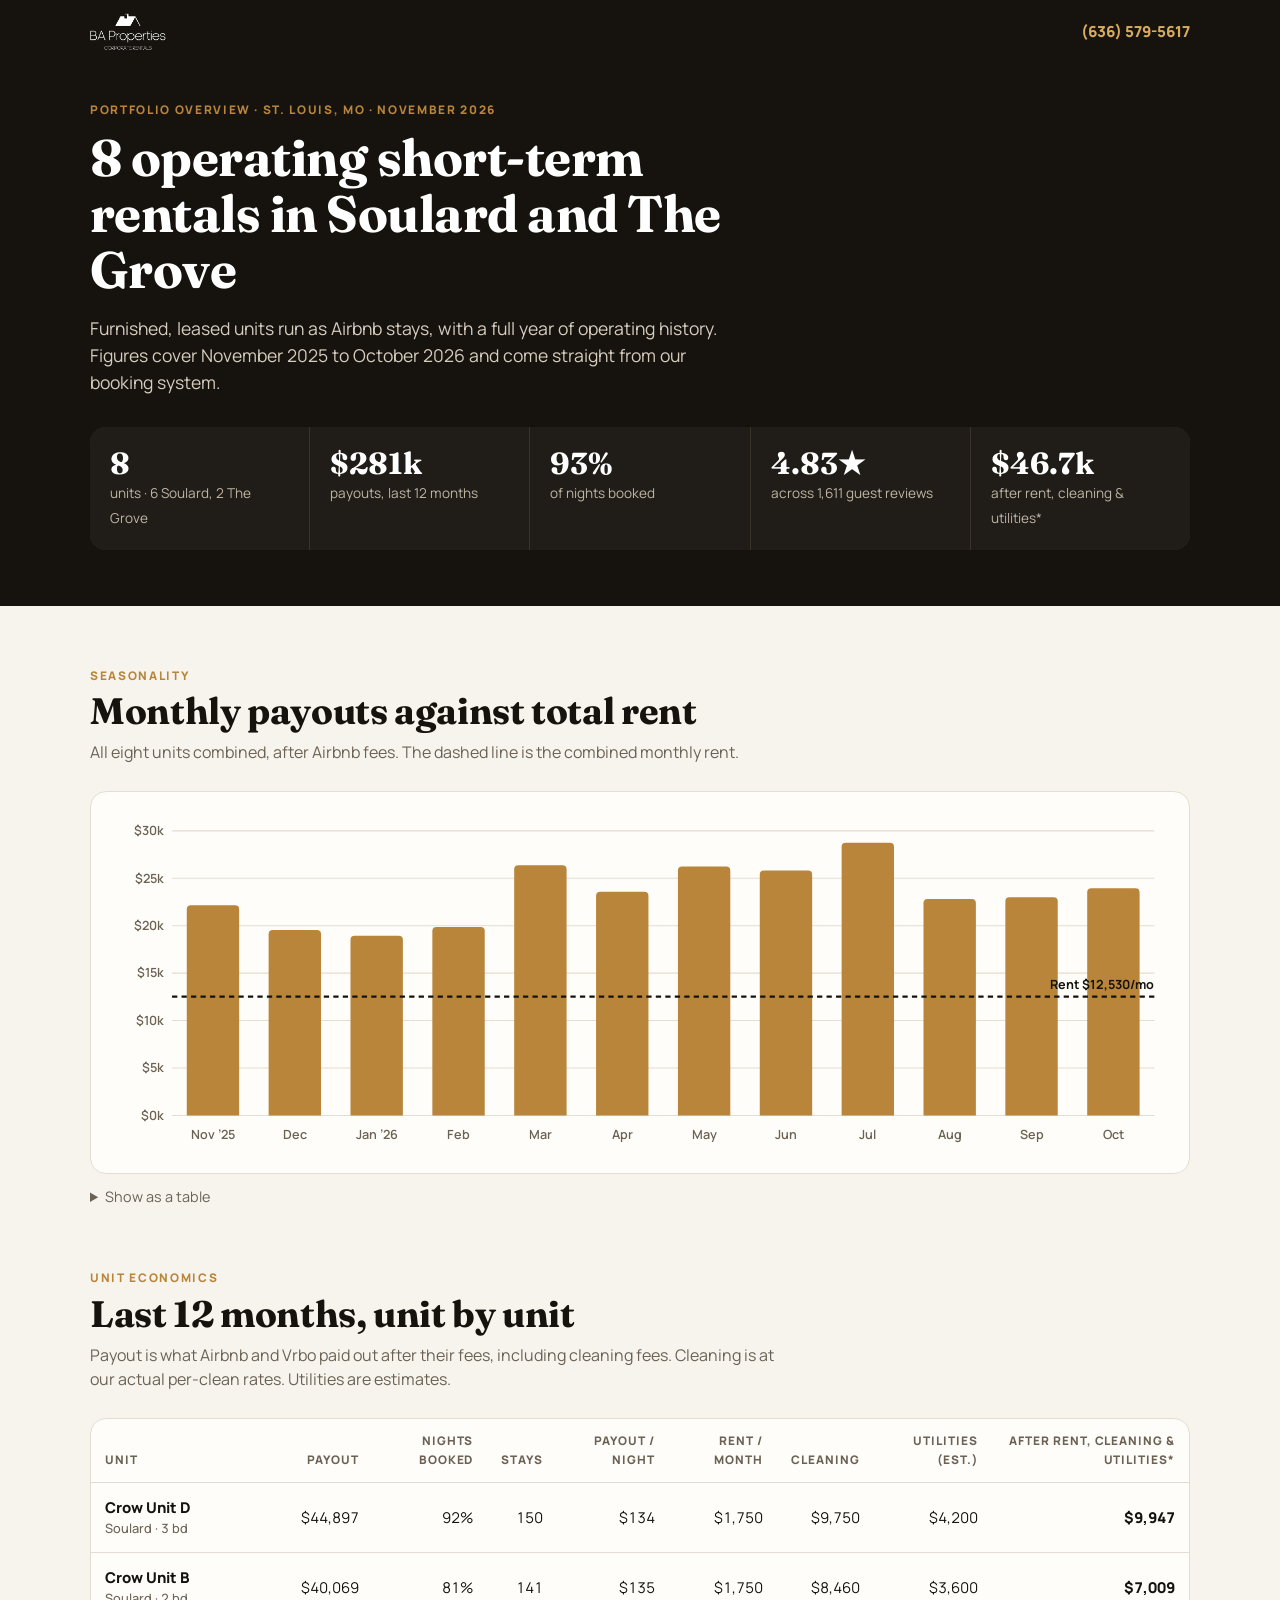
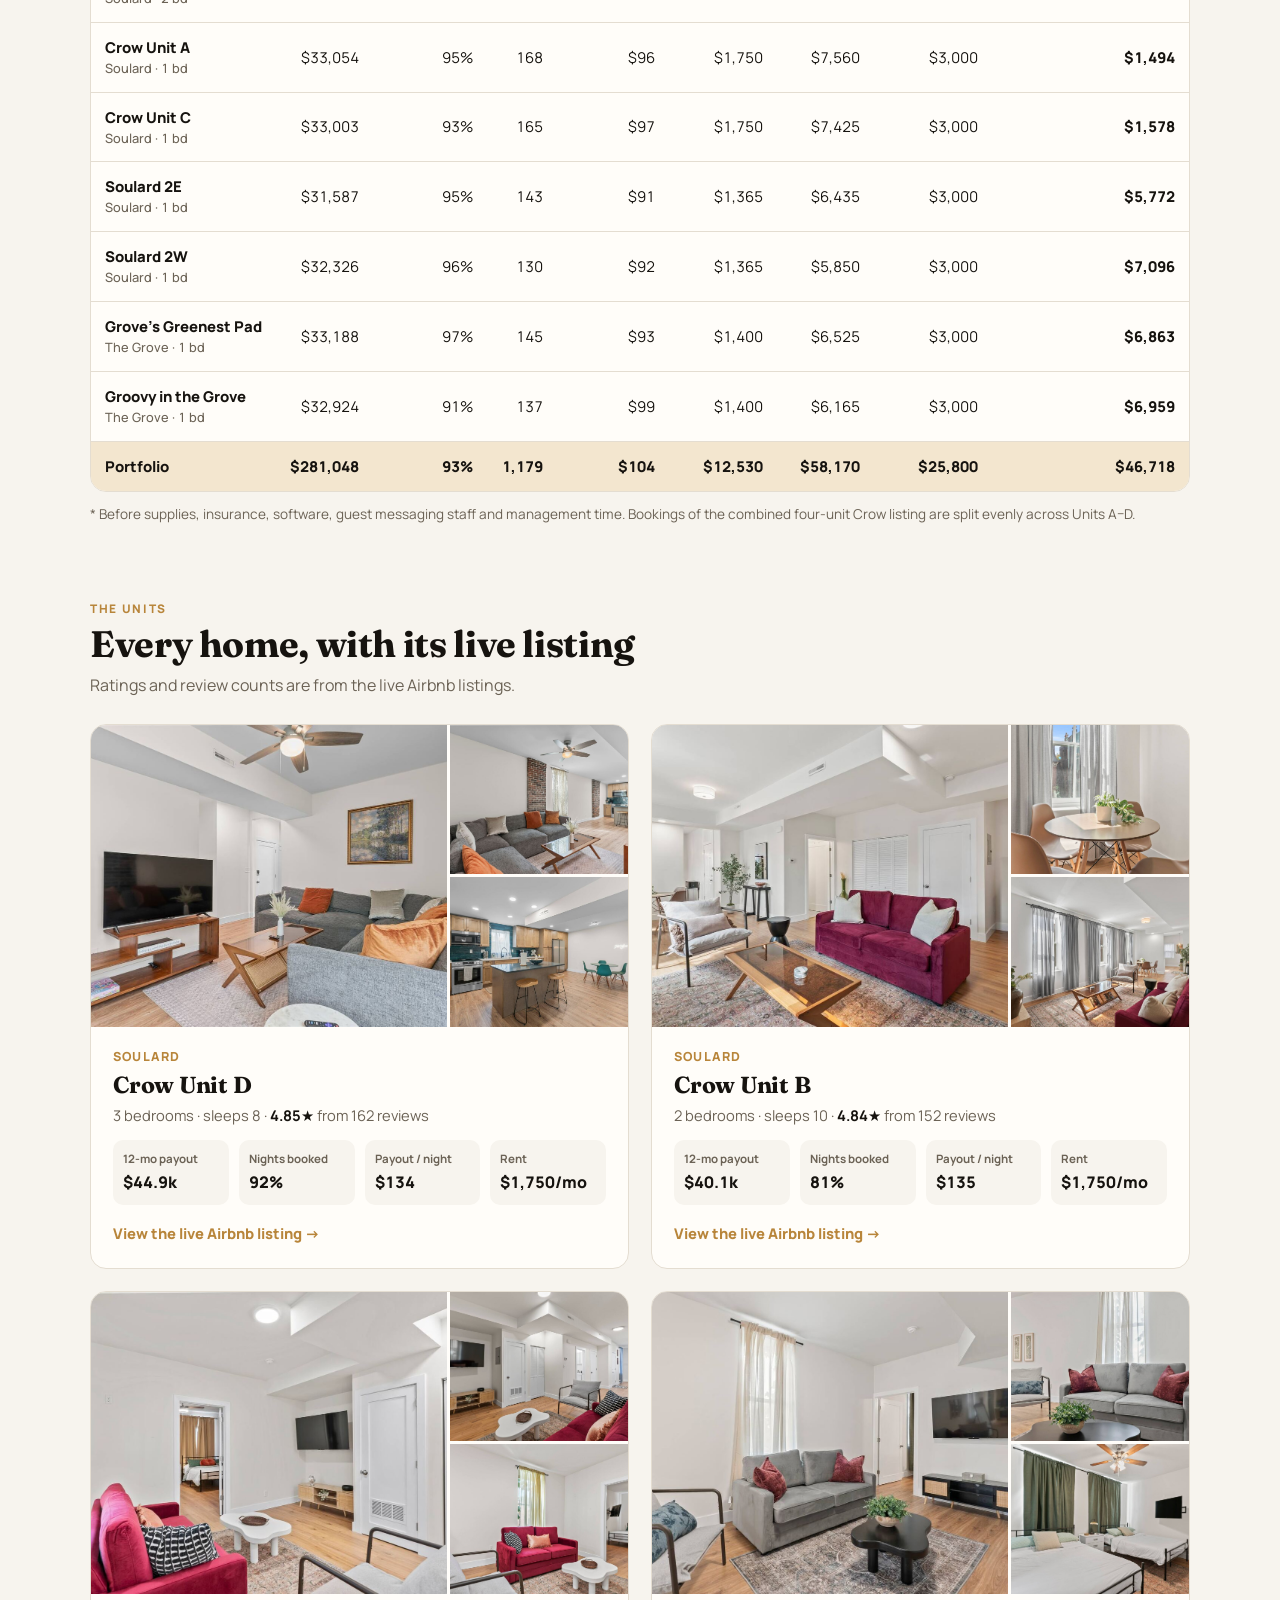
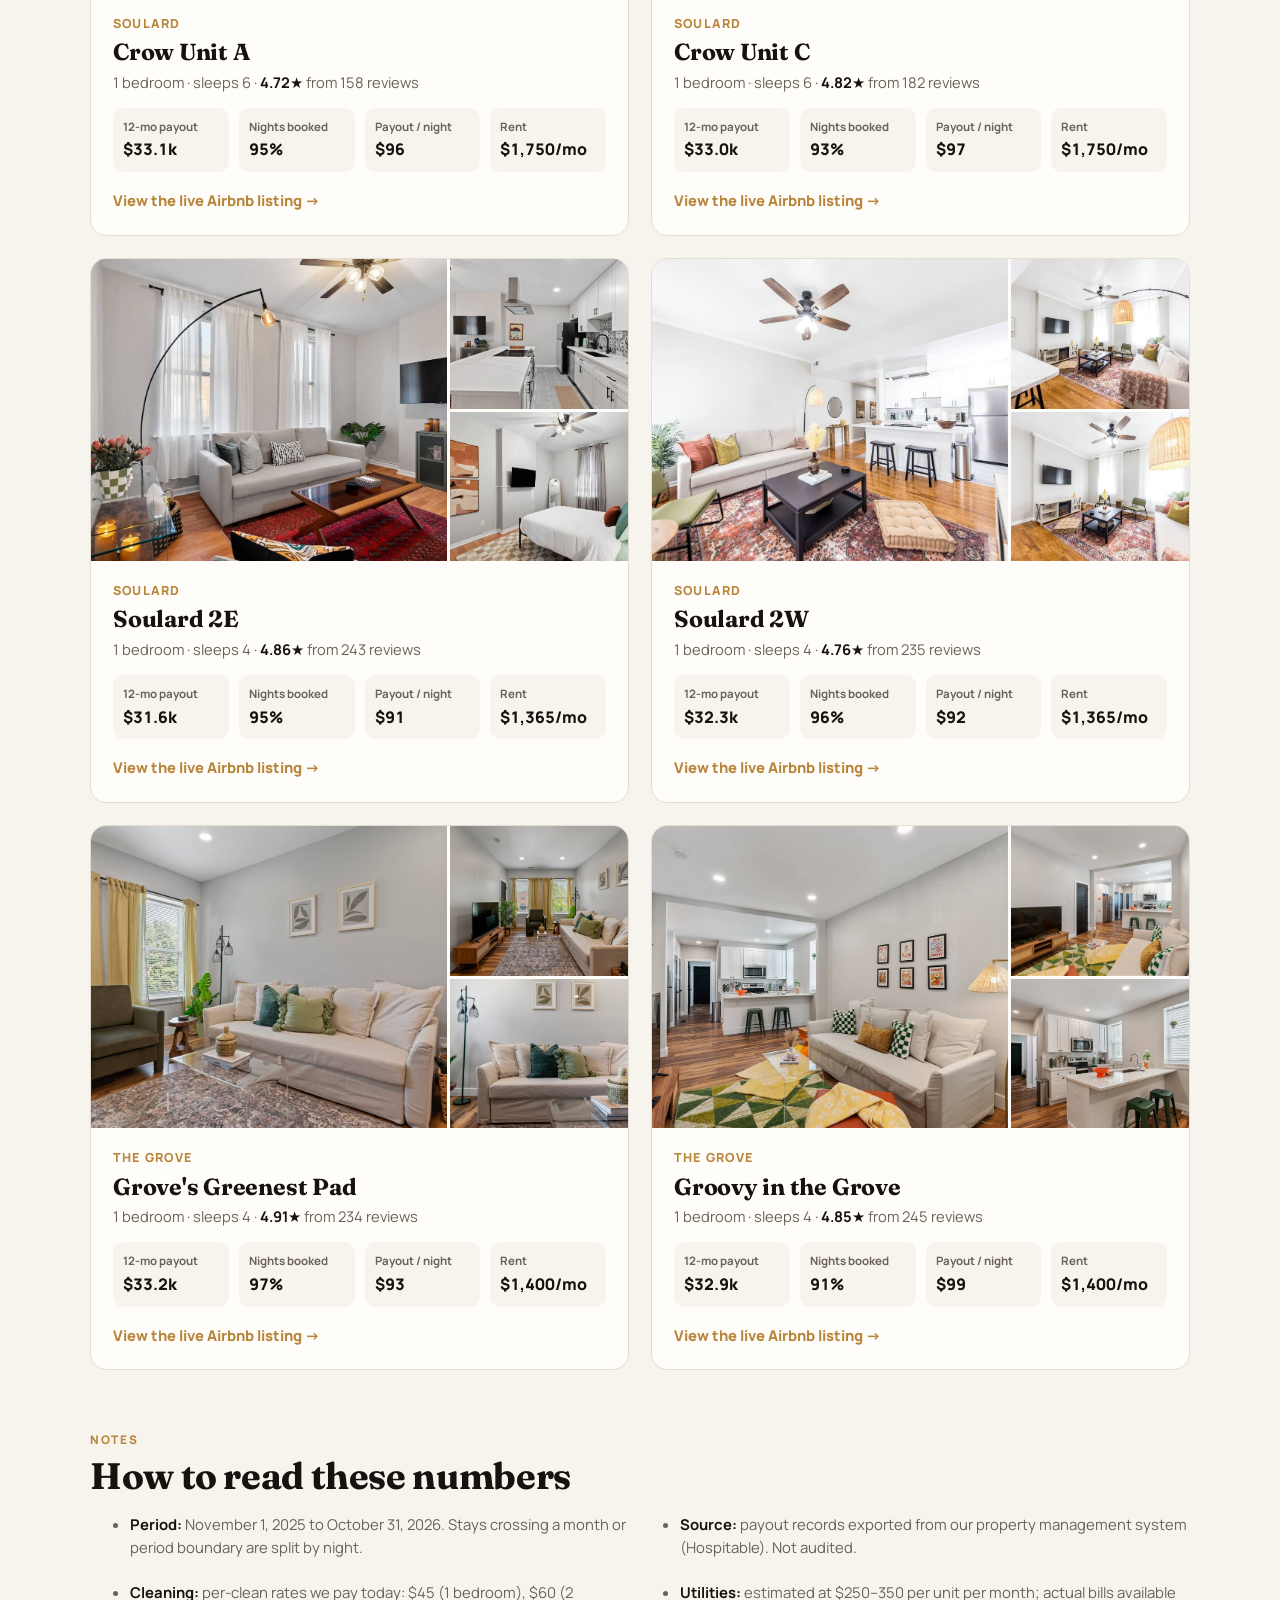
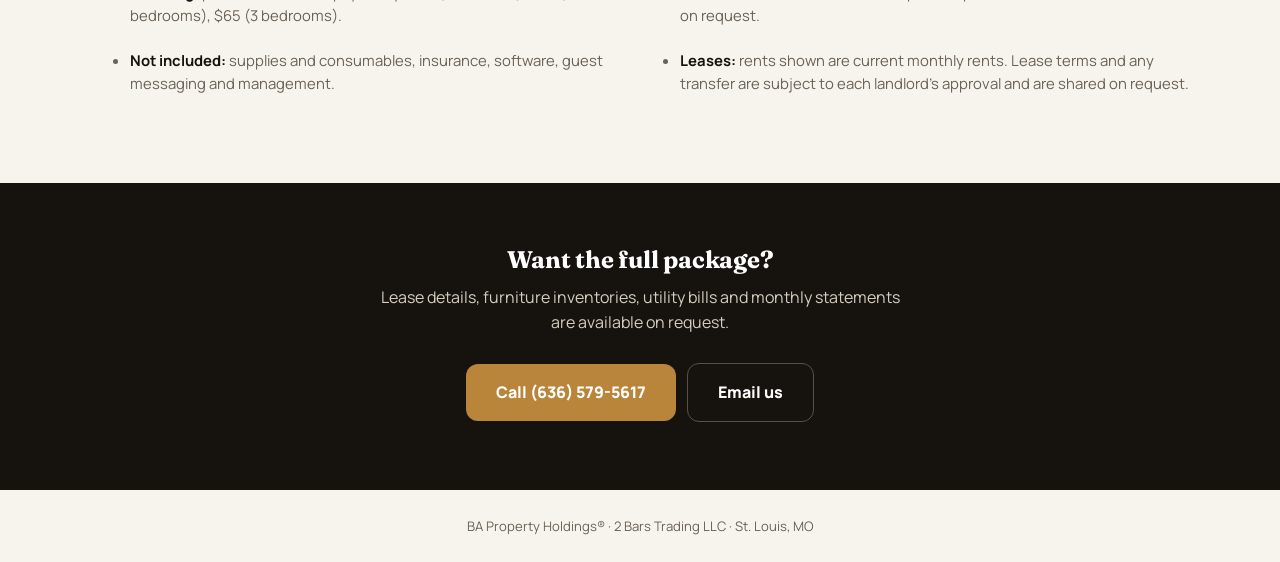
==== stl-portfolio/index.html @ 43219d53 "Add St. Louis portfolio page at /stl-portfolio/ (noindex) Co-Authored-By: Claude Opus 5.5 <noreply@a" ====
<!doctype html>
<html lang="en">
<head>
<meta charset="utf-8">
<meta name="viewport" content="width=device-width, initial-scale=1">
<title>St. Louis Portfolio · BA Properties</title>
<meta name="robots" content="noindex, nofollow">
<link rel="icon" href="/images/6371a78a9b96f76beb07923d_logo_-_32px.png">
<link rel="preconnect" href="https://fonts.googleapis.com"><link rel="preconnect" href="https://fonts.gstatic.com" crossorigin>
<link href="https://fonts.googleapis.com/css2?family=Fraunces:opsz,wght@9..144,600;9..144,700&family=Manrope:wght@400;500;600;700;800&display=swap" rel="stylesheet">
<style>
:root{--ink:#16130f;--paper:#f7f4ee;--card:#fffdf9;--line:#e4ddd1;--muted:#6b6255;--gold:#b8853a;--gold2:#d9ab5c;--goldsoft:#f3e6cf;--serif:"Fraunces",Georgia,serif;--sans:"Manrope",system-ui,-apple-system,"Segoe UI",sans-serif}
*{box-sizing:border-box}body{margin:0;background:var(--paper);color:var(--ink);font:16px/1.55 var(--sans);-webkit-font-smoothing:antialiased}
img{display:block;max-width:100%}a{color:inherit}
.wrap{max-width:1140px;margin:0 auto;padding:0 20px}
h1,h2,h3{font-family:var(--serif);font-weight:700;letter-spacing:-.01em;line-height:1.1;margin:0}
.kicker{margin:0;font:800 .74rem/1 var(--sans);letter-spacing:.14em;text-transform:uppercase;color:var(--gold)}
.bar{background:var(--ink);color:#fff}.bar .wrap{display:flex;justify-content:space-between;align-items:center;height:64px}
.bar img{height:40px;width:auto}.bar a{color:var(--gold2);font-weight:800;text-decoration:none;font-size:.95rem}
.hero{background:var(--ink);color:#fff;padding:40px 0 56px}
.hero h1{font-size:clamp(2rem,5vw,3.2rem);margin-top:14px;max-width:20ch}
.hero p.sub{color:#d6cdbf;font-size:1.1rem;max-width:60ch;margin:16px 0 30px}
.stats{display:grid;grid-template-columns:repeat(5,1fr);gap:1px;background:#3a332a;border-radius:16px;overflow:hidden}
.stats div{background:#201c17;padding:20px}.stats b{display:block;font:700 1.9rem/1.1 var(--serif);color:#fff;font-variant-numeric:tabular-nums}
.stats span{color:#bfb5a6;font-size:.85rem}
.sec{padding:64px 0}.sec h2{font-size:clamp(1.6rem,3.5vw,2.3rem);margin:10px 0 8px}.lead{color:var(--muted);max-width:70ch;margin:0 0 26px}
.chart{background:var(--card);border:1px solid var(--line);border-radius:16px;padding:22px;position:relative}
.chart svg{width:100%;height:auto;display:block;overflow:visible}
.chart .ax{font:600 12px var(--sans);fill:var(--muted)}.chart .grid{stroke:var(--line);stroke-width:1}
.chart .rent{stroke:var(--ink);stroke-width:2;stroke-dasharray:5 4}.chart .rentl{font:700 12px var(--sans);fill:var(--ink)}
.chart rect.b{fill:var(--gold)}.chart rect.hit{fill:transparent;cursor:default}.chart g.on rect.b{fill:#8f6527}
.tip{position:absolute;pointer-events:none;background:var(--ink);color:#fff;font-size:.85rem;padding:8px 11px;border-radius:9px;transform:translate(-50%,-110%);white-space:nowrap;opacity:0;transition:opacity .1s}
.tip b{font-variant-numeric:tabular-nums}
details{margin-top:12px;color:var(--muted);font-size:.9rem}details table{margin-top:8px;border-collapse:collapse}details td{padding:3px 16px 3px 0;font-variant-numeric:tabular-nums}
.tw{overflow-x:auto;background:var(--card);border:1px solid var(--line);border-radius:16px}
table.fin{width:100%;border-collapse:collapse;font-size:.93rem;min-width:860px}
.fin th,.fin td{padding:13px 14px;text-align:right;border-bottom:1px solid var(--line);font-variant-numeric:tabular-nums;white-space:nowrap}
.fin thead th{font-size:.74rem;text-transform:uppercase;letter-spacing:.08em;color:var(--muted);font-weight:800;vertical-align:bottom;white-space:normal}
.fin th[scope=row]{text-align:left;font-weight:800}.fin th[scope=row] span{display:block;font-weight:500;color:var(--muted);font-size:.8rem}
.fin td.b{font-weight:800}.fin tr.tot{background:var(--goldsoft)}.fin tr.tot th,.fin tr.tot td{border-bottom:0;font-weight:800}
.fin thead th:first-child{text-align:left}
.note{font-size:.85rem;color:var(--muted);margin-top:12px}
.units{display:grid;grid-template-columns:1fr 1fr;gap:22px}
.unit{background:var(--card);border:1px solid var(--line);border-radius:16px;overflow:hidden}
.pics{display:grid;grid-template-columns:2fr 1fr;grid-template-rows:1fr 1fr;gap:3px;aspect-ratio:16/9}
.pics img{width:100%;height:100%;object-fit:cover}.pics img:first-child{grid-row:1/3}
.ub{padding:20px 22px 22px}.area{margin:0;font-size:.78rem;font-weight:800;letter-spacing:.1em;text-transform:uppercase;color:var(--gold)}
.ub h3{font-size:1.45rem;margin-top:6px}.spec{color:var(--muted);margin:6px 0 14px;font-size:.92rem}.spec b{color:var(--ink)}
dl{display:grid;grid-template-columns:repeat(4,1fr);gap:10px;margin:0 0 16px}dl div{background:var(--paper);border-radius:10px;padding:10px}
dt{font-size:.72rem;color:var(--muted);font-weight:700}dd{margin:2px 0 0;font-weight:800;font-variant-numeric:tabular-nums}
.ub a{font-weight:800;color:var(--gold);text-decoration:none;font-size:.92rem}
.fine{display:grid;grid-template-columns:1fr 1fr;gap:14px 40px}.fine li{margin-bottom:8px;color:var(--muted);font-size:.93rem}.fine b{color:var(--ink)}
.cta{background:var(--ink);color:#fff;text-align:center;padding:64px 0}.cta p{color:#d6cdbf;margin:12px auto 24px;max-width:52ch}
.btn{display:inline-block;background:var(--gold);color:#fff;font-weight:800;padding:16px 30px;border-radius:12px;text-decoration:none;margin:4px}
.btn.o{background:transparent;border:1.5px solid #5a5045}
footer{padding:26px 0;text-align:center;font-size:.82rem;color:var(--muted)}
@media(max-width:860px){.stats{grid-template-columns:1fr 1fr}.stats div:last-child{grid-column:1/3}.units,.fine{grid-template-columns:1fr}dl{grid-template-columns:1fr 1fr}}
@media print{.bar,.cta{display:none}.hero{background:#fff;color:#000}.stats div{background:#fff}.stats b{color:#000}}
</style>
</head>
<body>
<header class="bar"><div class="wrap"><img src="/new/img/logo.png" alt="BA Properties"><a href="tel:+16365795617">(636) 579-5617</a></div></header>

<section class="hero"><div class="wrap">
  <p class="kicker">Portfolio overview · St. Louis, MO · November 2026</p>
  <h1>8 operating short-term rentals in Soulard and The Grove</h1>
  <p class="sub">Furnished, leased units run as Airbnb stays, with a full year of operating history. Figures cover November 2025 to October 2026 and come straight from our booking system.</p>
  <div class="stats">
    <div><b>8</b><span>units · 6 Soulard, 2 The Grove</span></div>
    <div><b>$281k</b><span>payouts, last 12 months</span></div>
    <div><b>93%</b><span>of nights booked</span></div>
    <div><b>4.83★</b><span>across 1,611 guest reviews</span></div>
    <div><b>$46.7k</b><span>after rent, cleaning &amp; utilities*</span></div>
  </div>
</div></section>

<main>
<section class="sec"><div class="wrap">
  <p class="kicker">Seasonality</p>
  <h2>Monthly payouts against total rent</h2>
  <p class="lead">All eight units combined, after Airbnb fees. The dashed line is the combined monthly rent.</p>
  <div class="chart" id="chart"><div class="tip" id="tip"></div></div>
  <details><summary>Show as a table</summary><table><tr><td>2025-11</td><td>$22,148</td></tr><tr><td>2025-12</td><td>$19,556</td></tr><tr><td>2026-01</td><td>$18,946</td></tr><tr><td>2026-02</td><td>$19,867</td></tr><tr><td>2026-03</td><td>$26,379</td></tr><tr><td>2026-04</td><td>$23,568</td></tr><tr><td>2026-05</td><td>$26,231</td></tr><tr><td>2026-06</td><td>$25,813</td></tr><tr><td>2026-07</td><td>$28,759</td></tr><tr><td>2026-08</td><td>$22,825</td></tr><tr><td>2026-09</td><td>$23,001</td></tr><tr><td>2026-10</td><td>$23,953</td></tr></table></details>
</div></section>

<section class="sec" style="padding-top:0"><div class="wrap">
  <p class="kicker">Unit economics</p>
  <h2>Last 12 months, unit by unit</h2>
  <p class="lead">Payout is what Airbnb and Vrbo paid out after their fees, including cleaning fees. Cleaning is at our actual per-clean rates. Utilities are estimates.</p>
  <div class="tw"><table class="fin">
    <thead><tr><th>Unit</th><th>Payout</th><th>Nights booked</th><th>Stays</th><th>Payout / night</th><th>Rent / month</th><th>Cleaning</th><th>Utilities (est.)</th><th>After rent, cleaning &amp; utilities*</th></tr></thead>
    <tbody><tr><th scope=row>Crow Unit D<span>Soulard · 3 bd</span></th><td>$44,897</td><td>92%</td><td>150</td><td>$134</td><td>$1,750</td><td>$9,750</td><td>$4,200</td><td class=b>$9,947</td></tr>
<tr><th scope=row>Crow Unit B<span>Soulard · 2 bd</span></th><td>$40,069</td><td>81%</td><td>141</td><td>$135</td><td>$1,750</td><td>$8,460</td><td>$3,600</td><td class=b>$7,009</td></tr>
<tr><th scope=row>Crow Unit A<span>Soulard · 1 bd</span></th><td>$33,054</td><td>95%</td><td>168</td><td>$96</td><td>$1,750</td><td>$7,560</td><td>$3,000</td><td class=b>$1,494</td></tr>
<tr><th scope=row>Crow Unit C<span>Soulard · 1 bd</span></th><td>$33,003</td><td>93%</td><td>165</td><td>$97</td><td>$1,750</td><td>$7,425</td><td>$3,000</td><td class=b>$1,578</td></tr>
<tr><th scope=row>Soulard 2E<span>Soulard · 1 bd</span></th><td>$31,587</td><td>95%</td><td>143</td><td>$91</td><td>$1,365</td><td>$6,435</td><td>$3,000</td><td class=b>$5,772</td></tr>
<tr><th scope=row>Soulard 2W<span>Soulard · 1 bd</span></th><td>$32,326</td><td>96%</td><td>130</td><td>$92</td><td>$1,365</td><td>$5,850</td><td>$3,000</td><td class=b>$7,096</td></tr>
<tr><th scope=row>Grove's Greenest Pad<span>The Grove · 1 bd</span></th><td>$33,188</td><td>97%</td><td>145</td><td>$93</td><td>$1,400</td><td>$6,525</td><td>$3,000</td><td class=b>$6,863</td></tr>
<tr><th scope=row>Groovy in the Grove<span>The Grove · 1 bd</span></th><td>$32,924</td><td>91%</td><td>137</td><td>$99</td><td>$1,400</td><td>$6,165</td><td>$3,000</td><td class=b>$6,959</td></tr>
    <tr class=tot><th scope=row>Portfolio</th><td>$281,048</td><td>93%</td><td>1,179</td><td>$104</td><td>$12,530</td><td>$58,170</td><td>$25,800</td><td class=b>$46,718</td></tr></tbody>
  </table></div>
  <p class="note">* Before supplies, insurance, software, guest messaging staff and management time. Bookings of the combined four-unit Crow listing are split evenly across Units A–D.</p>
</div></section>

<section class="sec" style="padding-top:0"><div class="wrap">
  <p class="kicker">The units</p>
  <h2>Every home, with its live listing</h2>
  <p class="lead">Ratings and review counts are from the live Airbnb listings.</p>
  <div class="units"><article class=unit>
  <div class=pics><img src="/new/img/crow-unit-d-01.jpg" alt="Crow Unit D photo 1" loading="lazy"><img src="/new/img/crow-unit-d-02.jpg" alt="Crow Unit D photo 2" loading="lazy"><img src="/new/img/crow-unit-d-03.jpg" alt="Crow Unit D photo 3" loading="lazy"></div>
  <div class=ub>
    <p class=area>Soulard</p><h3>Crow Unit D</h3>
    <p class=spec>3 bedrooms · sleeps 8 · <b>4.85★</b> from 162 reviews</p>
    <dl><div><dt>12-mo payout</dt><dd>$44.9k</dd></div><div><dt>Nights booked</dt><dd>92%</dd></div><div><dt>Payout / night</dt><dd>$134</dd></div><div><dt>Rent</dt><dd>$1,750/mo</dd></div></dl>
    <a href="https://www.airbnb.com/rooms/1254281003033138018" target=_blank rel=noopener>View the live Airbnb listing →</a>
  </div>
</article>
<article class=unit>
  <div class=pics><img src="/new/img/crow-unit-b-01.jpg" alt="Crow Unit B photo 1" loading="lazy"><img src="/new/img/crow-unit-b-02.jpg" alt="Crow Unit B photo 2" loading="lazy"><img src="/new/img/crow-unit-b-03.jpg" alt="Crow Unit B photo 3" loading="lazy"></div>
  <div class=ub>
    <p class=area>Soulard</p><h3>Crow Unit B</h3>
    <p class=spec>2 bedrooms · sleeps 10 · <b>4.84★</b> from 152 reviews</p>
    <dl><div><dt>12-mo payout</dt><dd>$40.1k</dd></div><div><dt>Nights booked</dt><dd>81%</dd></div><div><dt>Payout / night</dt><dd>$135</dd></div><div><dt>Rent</dt><dd>$1,750/mo</dd></div></dl>
    <a href="https://www.airbnb.com/rooms/1253989533334666941" target=_blank rel=noopener>View the live Airbnb listing →</a>
  </div>
</article>
<article class=unit>
  <div class=pics><img src="/new/img/crow-unit-a-01.jpg" alt="Crow Unit A photo 1" loading="lazy"><img src="/new/img/crow-unit-a-02.jpg" alt="Crow Unit A photo 2" loading="lazy"><img src="/new/img/crow-unit-a-03.jpg" alt="Crow Unit A photo 3" loading="lazy"></div>
  <div class=ub>
    <p class=area>Soulard</p><h3>Crow Unit A</h3>
    <p class=spec>1 bedroom · sleeps 6 · <b>4.72★</b> from 158 reviews</p>
    <dl><div><dt>12-mo payout</dt><dd>$33.1k</dd></div><div><dt>Nights booked</dt><dd>95%</dd></div><div><dt>Payout / night</dt><dd>$96</dd></div><div><dt>Rent</dt><dd>$1,750/mo</dd></div></dl>
    <a href="https://www.airbnb.com/rooms/1316321679180760460" target=_blank rel=noopener>View the live Airbnb listing →</a>
  </div>
</article>
<article class=unit>
  <div class=pics><img src="/new/img/crow-unit-c-01.jpg" alt="Crow Unit C photo 1" loading="lazy"><img src="/new/img/crow-unit-c-02.jpg" alt="Crow Unit C photo 2" loading="lazy"><img src="/new/img/crow-unit-c-03.jpg" alt="Crow Unit C photo 3" loading="lazy"></div>
  <div class=ub>
    <p class=area>Soulard</p><h3>Crow Unit C</h3>
    <p class=spec>1 bedroom · sleeps 6 · <b>4.82★</b> from 182 reviews</p>
    <dl><div><dt>12-mo payout</dt><dd>$33.0k</dd></div><div><dt>Nights booked</dt><dd>93%</dd></div><div><dt>Payout / night</dt><dd>$97</dd></div><div><dt>Rent</dt><dd>$1,750/mo</dd></div></dl>
    <a href="https://www.airbnb.com/rooms/1254274371666171512" target=_blank rel=noopener>View the live Airbnb listing →</a>
  </div>
</article>
<article class=unit>
  <div class=pics><img src="/new/img/2e-the-heart-of-mardi-gras-sou-01.jpg" alt="Soulard 2E photo 1" loading="lazy"><img src="/new/img/2e-the-heart-of-mardi-gras-sou-02.jpg" alt="Soulard 2E photo 2" loading="lazy"><img src="/new/img/2e-the-heart-of-mardi-gras-sou-03.jpg" alt="Soulard 2E photo 3" loading="lazy"></div>
  <div class=ub>
    <p class=area>Soulard</p><h3>Soulard 2E</h3>
    <p class=spec>1 bedroom · sleeps 4 · <b>4.86★</b> from 243 reviews</p>
    <dl><div><dt>12-mo payout</dt><dd>$31.6k</dd></div><div><dt>Nights booked</dt><dd>95%</dd></div><div><dt>Payout / night</dt><dd>$91</dd></div><div><dt>Rent</dt><dd>$1,365/mo</dd></div></dl>
    <a href="https://www.airbnb.com/rooms/1087059774148601533" target=_blank rel=noopener>View the live Airbnb listing →</a>
  </div>
</article>
<article class=unit>
  <div class=pics><img src="/new/img/2w-chill-soulard-condo-across--01.jpg" alt="Soulard 2W photo 1" loading="lazy"><img src="/new/img/2w-chill-soulard-condo-across--02.jpg" alt="Soulard 2W photo 2" loading="lazy"><img src="/new/img/2w-chill-soulard-condo-across--03.jpg" alt="Soulard 2W photo 3" loading="lazy"></div>
  <div class=ub>
    <p class=area>Soulard</p><h3>Soulard 2W</h3>
    <p class=spec>1 bedroom · sleeps 4 · <b>4.76★</b> from 235 reviews</p>
    <dl><div><dt>12-mo payout</dt><dd>$32.3k</dd></div><div><dt>Nights booked</dt><dd>96%</dd></div><div><dt>Payout / night</dt><dd>$92</dd></div><div><dt>Rent</dt><dd>$1,365/mo</dd></div></dl>
    <a href="https://www.airbnb.com/rooms/953558394417868120" target=_blank rel=noopener>View the live Airbnb listing →</a>
  </div>
</article>
<article class=unit>
  <div class=pics><img src="/new/img/greenest-the-grove-s-greenest--01.jpg" alt="Grove&#x27;s Greenest Pad photo 1" loading="lazy"><img src="/new/img/greenest-the-grove-s-greenest--02.jpg" alt="Grove&#x27;s Greenest Pad photo 2" loading="lazy"><img src="/new/img/greenest-the-grove-s-greenest--03.jpg" alt="Grove&#x27;s Greenest Pad photo 3" loading="lazy"></div>
  <div class=ub>
    <p class=area>The Grove</p><h3>Grove's Greenest Pad</h3>
    <p class=spec>1 bedroom · sleeps 4 · <b>4.91★</b> from 234 reviews</p>
    <dl><div><dt>12-mo payout</dt><dd>$33.2k</dd></div><div><dt>Nights booked</dt><dd>97%</dd></div><div><dt>Payout / night</dt><dd>$93</dd></div><div><dt>Rent</dt><dd>$1,400/mo</dd></div></dl>
    <a href="https://www.airbnb.com/rooms/984316920688500734" target=_blank rel=noopener>View the live Airbnb listing →</a>
  </div>
</article>
<article class=unit>
  <div class=pics><img src="/new/img/groovy-groovy-in-the-grove-5-m-01.jpg" alt="Groovy in the Grove photo 1" loading="lazy"><img src="/new/img/groovy-groovy-in-the-grove-5-m-02.jpg" alt="Groovy in the Grove photo 2" loading="lazy"><img src="/new/img/groovy-groovy-in-the-grove-5-m-03.jpg" alt="Groovy in the Grove photo 3" loading="lazy"></div>
  <div class=ub>
    <p class=area>The Grove</p><h3>Groovy in the Grove</h3>
    <p class=spec>1 bedroom · sleeps 4 · <b>4.85★</b> from 245 reviews</p>
    <dl><div><dt>12-mo payout</dt><dd>$32.9k</dd></div><div><dt>Nights booked</dt><dd>91%</dd></div><div><dt>Payout / night</dt><dd>$99</dd></div><div><dt>Rent</dt><dd>$1,400/mo</dd></div></dl>
    <a href="https://www.airbnb.com/rooms/984036402113828302" target=_blank rel=noopener>View the live Airbnb listing →</a>
  </div>
</article></div>
</div></section>

<section class="sec" style="padding-top:0"><div class="wrap">
  <p class="kicker">Notes</p>
  <h2>How to read these numbers</h2>
  <ul class="fine">
    <li><b>Period:</b> November 1, 2025 to October 31, 2026. Stays crossing a month or period boundary are split by night.</li>
    <li><b>Source:</b> payout records exported from our property management system (Hospitable). Not audited.</li>
    <li><b>Cleaning:</b> per-clean rates we pay today: $45 (1 bedroom), $60 (2 bedrooms), $65 (3 bedrooms).</li>
    <li><b>Utilities:</b> estimated at $250–350 per unit per month; actual bills available on request.</li>
    <li><b>Not included:</b> supplies and consumables, insurance, software, guest messaging and management.</li>
    <li><b>Leases:</b> rents shown are current monthly rents. Lease terms and any transfer are subject to each landlord's approval and are shared on request.</li>
  </ul>
</div></section>
</main>

<section class="cta"><div class="wrap">
  <h2>Want the full package?</h2>
  <p>Lease details, furniture inventories, utility bills and monthly statements are available on request.</p>
  <a class="btn" href="tel:+16365795617">Call (636) 579-5617</a>
  <a class="btn o" href="mailto:info@bapropertyholdings.com?subject=St.%20Louis%20portfolio">Email us</a>
</div></section>
<footer>BA Property Holdings® · 2 Bars Trading LLC · St. Louis, MO</footer>

<script>
(function(){
  var data=[["2025-11", 22148], ["2025-12", 19556], ["2026-01", 18946], ["2026-02", 19867], ["2026-03", 26379], ["2026-04", 23568], ["2026-05", 26231], ["2026-06", 25813], ["2026-07", 28759], ["2026-08", 22825], ["2026-09", 23001], ["2026-10", 23953]], rent=12530;
  var W=1000,H=320,P={l:56,r:12,t:16,b:34},el=document.getElementById("chart"),tip=document.getElementById("tip");
  var max=Math.ceil(Math.max.apply(null,data.map(function(d){return d[1]}).concat(rent))/5000)*5000;
  var bw=(W-P.l-P.r)/data.length, y=function(v){return P.t+(H-P.t-P.b)*(1-v/max)};
  var mn=["Jan","Feb","Mar","Apr","May","Jun","Jul","Aug","Sep","Oct","Nov","Dec"];
  var s='<svg viewBox="0 0 '+W+' '+H+'" role="img" aria-label="Monthly payouts for all eight units, Nov 2025 to Oct 2026, against combined monthly rent">';
  for(var g=0;g<=max;g+=5000){s+='<line class="grid" x1="'+P.l+'" x2="'+(W-P.r)+'" y1="'+y(g)+'" y2="'+y(g)+'"/><text class="ax" x="'+(P.l-8)+'" y="'+(y(g)+4)+'" text-anchor="end">$'+(g/1000)+'k</text>';}
  data.forEach(function(d,i){
    var x=P.l+i*bw+bw*0.18,w=bw*0.64,top=y(d[1]),h=y(0)-top,r=4,m=d[0].split("-");
    s+='<g data-i="'+i+'"><path class="b" fill="#b8853a" d="M'+x+','+(top+r)+'q0,-'+r+' '+r+',-'+r+'h'+(w-2*r)+'q'+r+',0 '+r+','+r+'v'+(h-r)+'h-'+w+'z"/>';
    s+='<rect class="hit" x="'+(P.l+i*bw)+'" y="'+P.t+'" width="'+bw+'" height="'+(H-P.t-P.b)+'"/>';
    s+='<text class="ax" x="'+(x+w/2)+'" y="'+(H-12)+'" text-anchor="middle">'+mn[+m[1]-1]+(m[1]==="01"||i===0?" ’"+m[0].slice(2):"")+'</text></g>';
  });
  s+='<line class="rent" x1="'+P.l+'" x2="'+(W-P.r)+'" y1="'+y(rent)+'" y2="'+y(rent)+'"/><text class="rentl" x="'+(W-P.r)+'" y="'+(y(rent)-7)+'" text-anchor="end">Rent $'+rent.toLocaleString()+'/mo</text></svg>';
  el.insertAdjacentHTML("beforeend",s);
  el.querySelectorAll("g[data-i]").forEach(function(g){
    g.addEventListener("mousemove",function(e){var d=data[+g.dataset.i],m=d[0].split("-"),b=el.getBoundingClientRect();
      tip.innerHTML=mn[+m[1]-1]+" "+m[0]+": <b>$"+d[1].toLocaleString()+"</b>";tip.style.left=(e.clientX-b.left)+"px";tip.style.top=(e.clientY-b.top)+"px";tip.style.opacity=1;
      g.querySelector("path").setAttribute("fill","#8f6527");});
    g.addEventListener("mouseleave",function(){tip.style.opacity=0;g.querySelector("path").setAttribute("fill","#b8853a");});
  });
})();
</script>
</body>
</html>
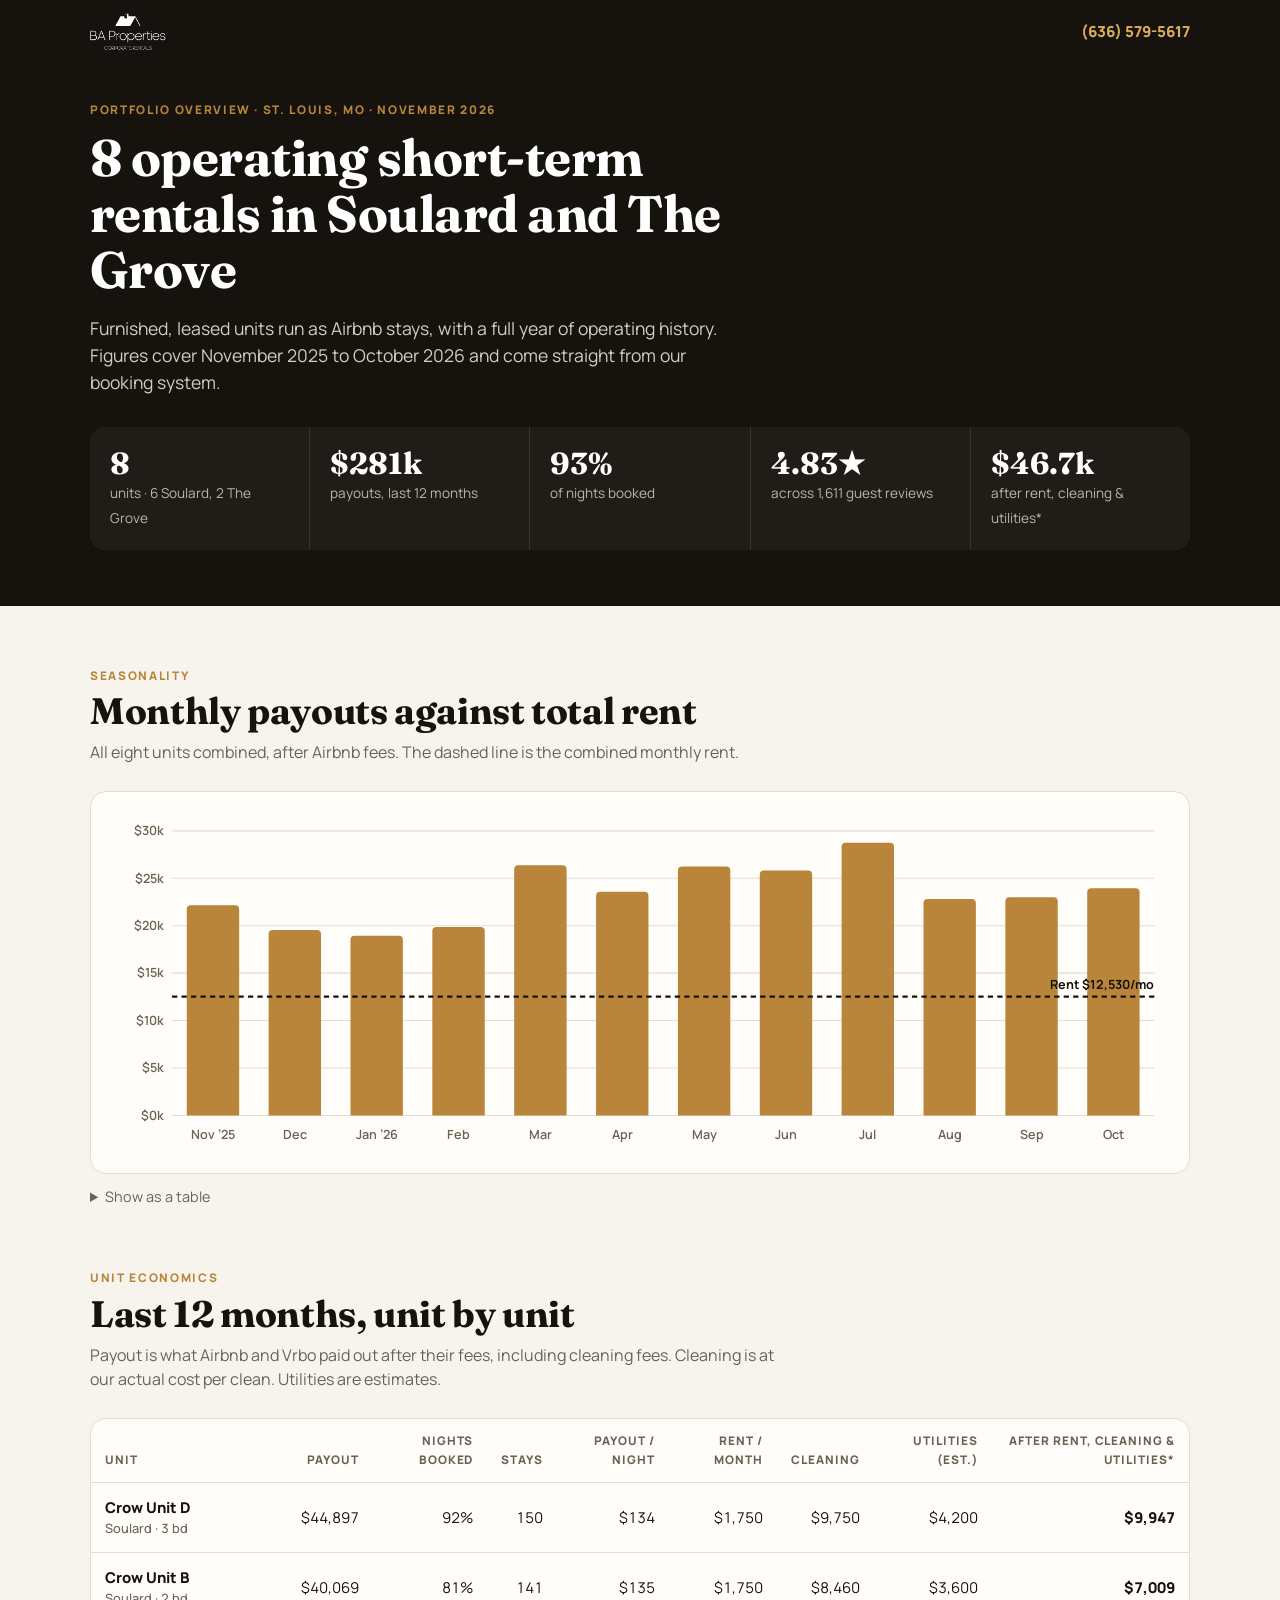
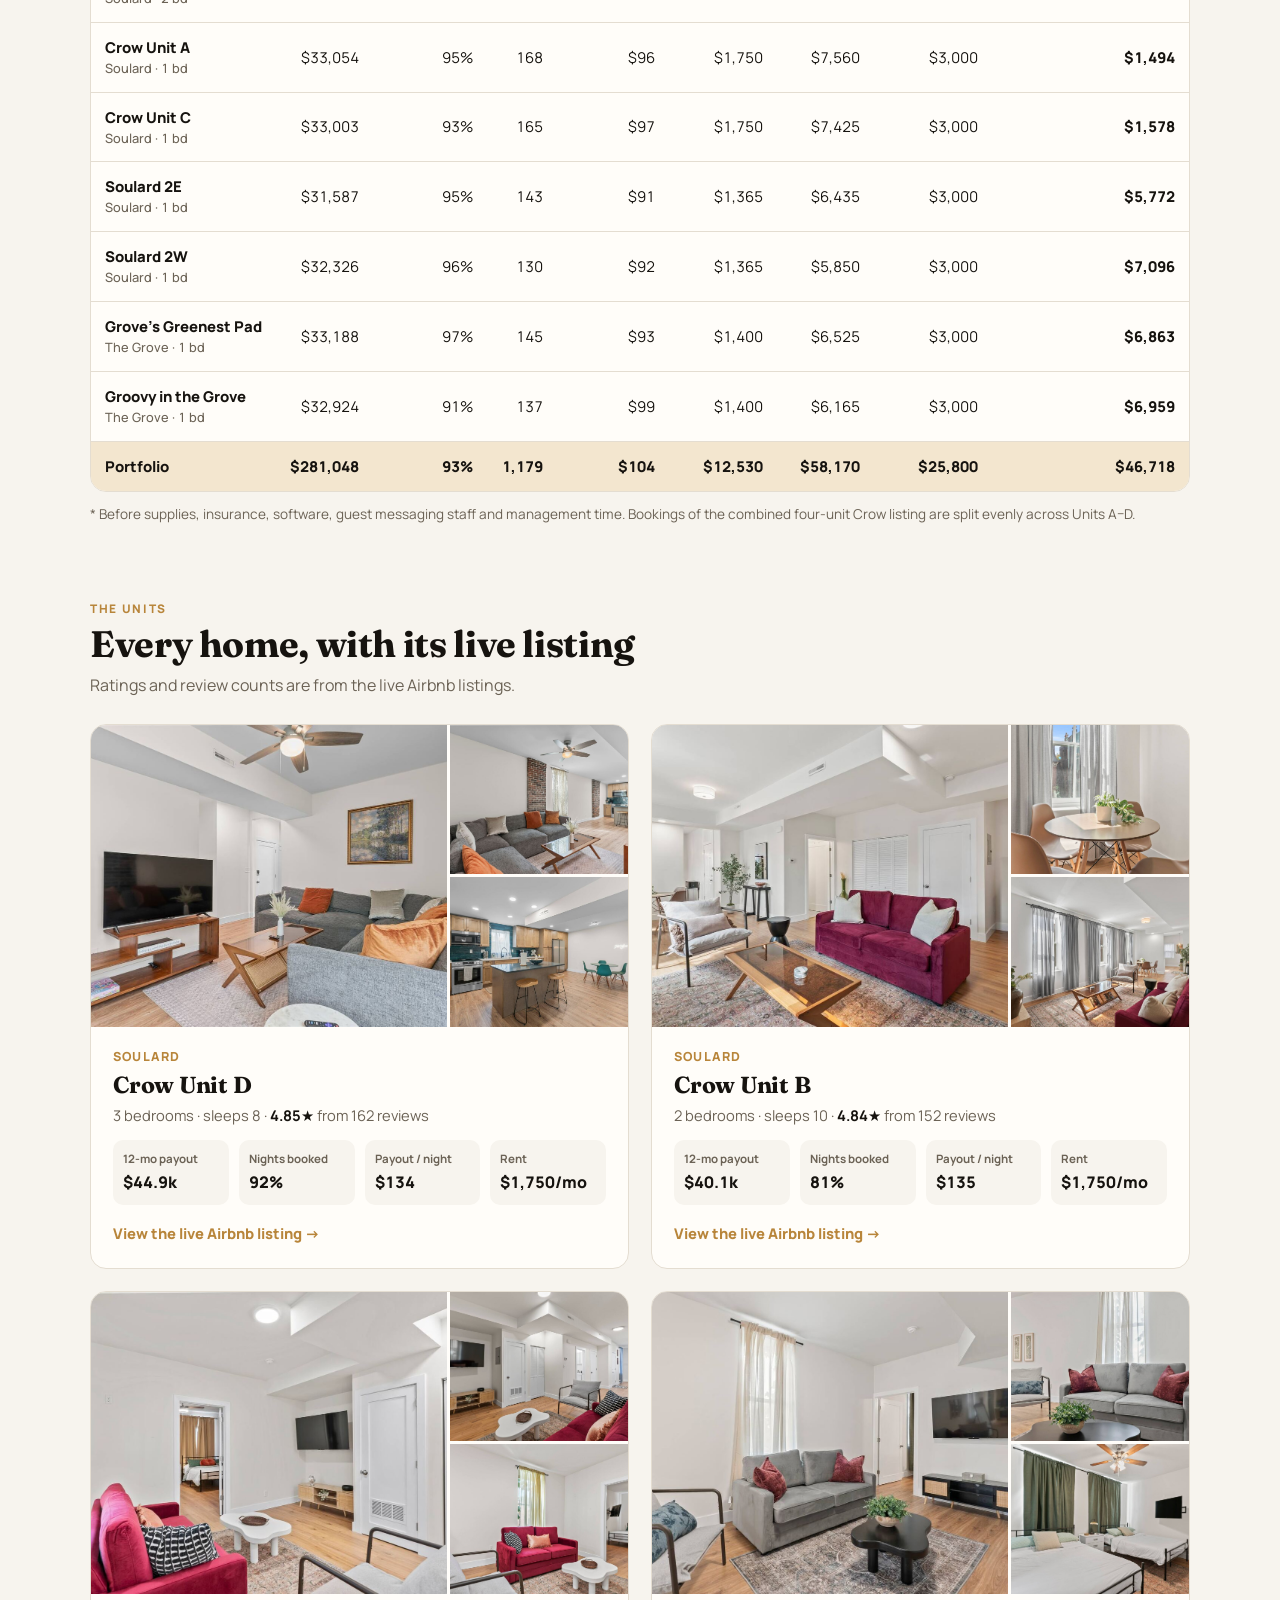
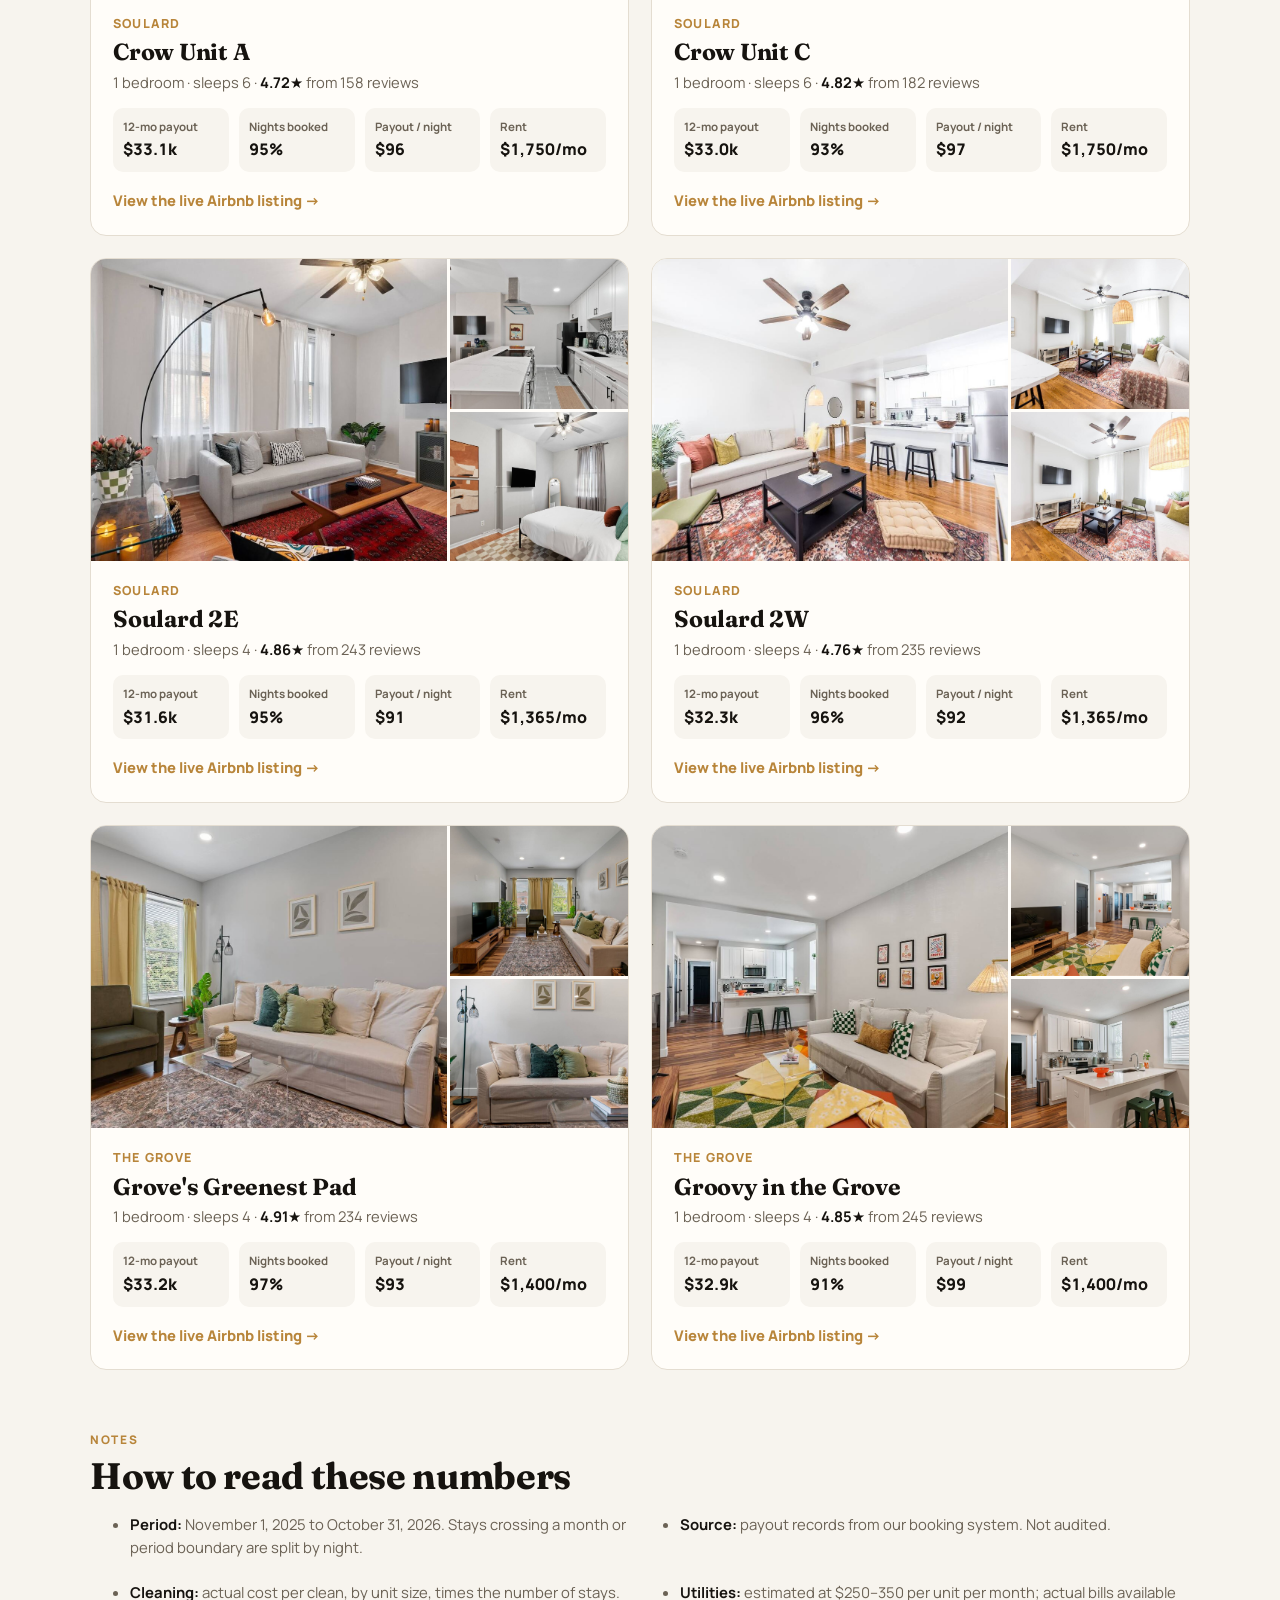
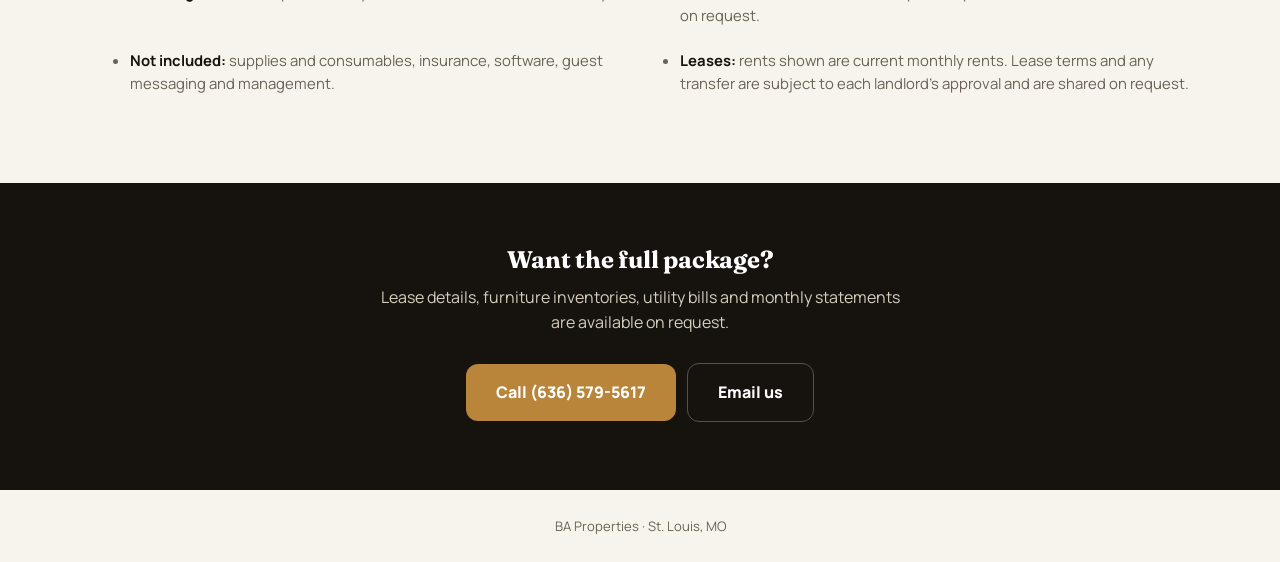
==== commit fb2c9261: "Portfolio page: remove entity, vendor and per-clean rate details Co-Authored-By: Claude Opus 5.5 <no" ====
--- a/stl-portfolio/index.html
+++ b/stl-portfolio/index.html
@@ -86,7 +86,7 @@
 <section class="sec" style="padding-top:0"><div class="wrap">
   <p class="kicker">Unit economics</p>
   <h2>Last 12 months, unit by unit</h2>
-  <p class="lead">Payout is what Airbnb and Vrbo paid out after their fees, including cleaning fees. Cleaning is at our actual per-clean rates. Utilities are estimates.</p>
+  <p class="lead">Payout is what Airbnb and Vrbo paid out after their fees, including cleaning fees. Cleaning is at our actual cost per clean. Utilities are estimates.</p>
   <div class="tw"><table class="fin">
     <thead><tr><th>Unit</th><th>Payout</th><th>Nights booked</th><th>Stays</th><th>Payout / night</th><th>Rent / month</th><th>Cleaning</th><th>Utilities (est.)</th><th>After rent, cleaning &amp; utilities*</th></tr></thead>
     <tbody><tr><th scope=row>Crow Unit D<span>Soulard · 3 bd</span></th><td>$44,897</td><td>92%</td><td>150</td><td>$134</td><td>$1,750</td><td>$9,750</td><td>$4,200</td><td class=b>$9,947</td></tr>
@@ -185,8 +185,8 @@
   <h2>How to read these numbers</h2>
   <ul class="fine">
     <li><b>Period:</b> November 1, 2025 to October 31, 2026. Stays crossing a month or period boundary are split by night.</li>
-    <li><b>Source:</b> payout records exported from our property management system (Hospitable). Not audited.</li>
-    <li><b>Cleaning:</b> per-clean rates we pay today: $45 (1 bedroom), $60 (2 bedrooms), $65 (3 bedrooms).</li>
+    <li><b>Source:</b> payout records from our booking system. Not audited.</li>
+    <li><b>Cleaning:</b> actual cost per clean, by unit size, times the number of stays.</li>
     <li><b>Utilities:</b> estimated at $250–350 per unit per month; actual bills available on request.</li>
     <li><b>Not included:</b> supplies and consumables, insurance, software, guest messaging and management.</li>
     <li><b>Leases:</b> rents shown are current monthly rents. Lease terms and any transfer are subject to each landlord's approval and are shared on request.</li>
@@ -200,7 +200,7 @@
   <a class="btn" href="tel:+16365795617">Call (636) 579-5617</a>
   <a class="btn o" href="mailto:info@bapropertyholdings.com?subject=St.%20Louis%20portfolio">Email us</a>
 </div></section>
-<footer>BA Property Holdings® · 2 Bars Trading LLC · St. Louis, MO</footer>
+<footer>BA Properties · St. Louis, MO</footer>
 
 <script>
 (function(){
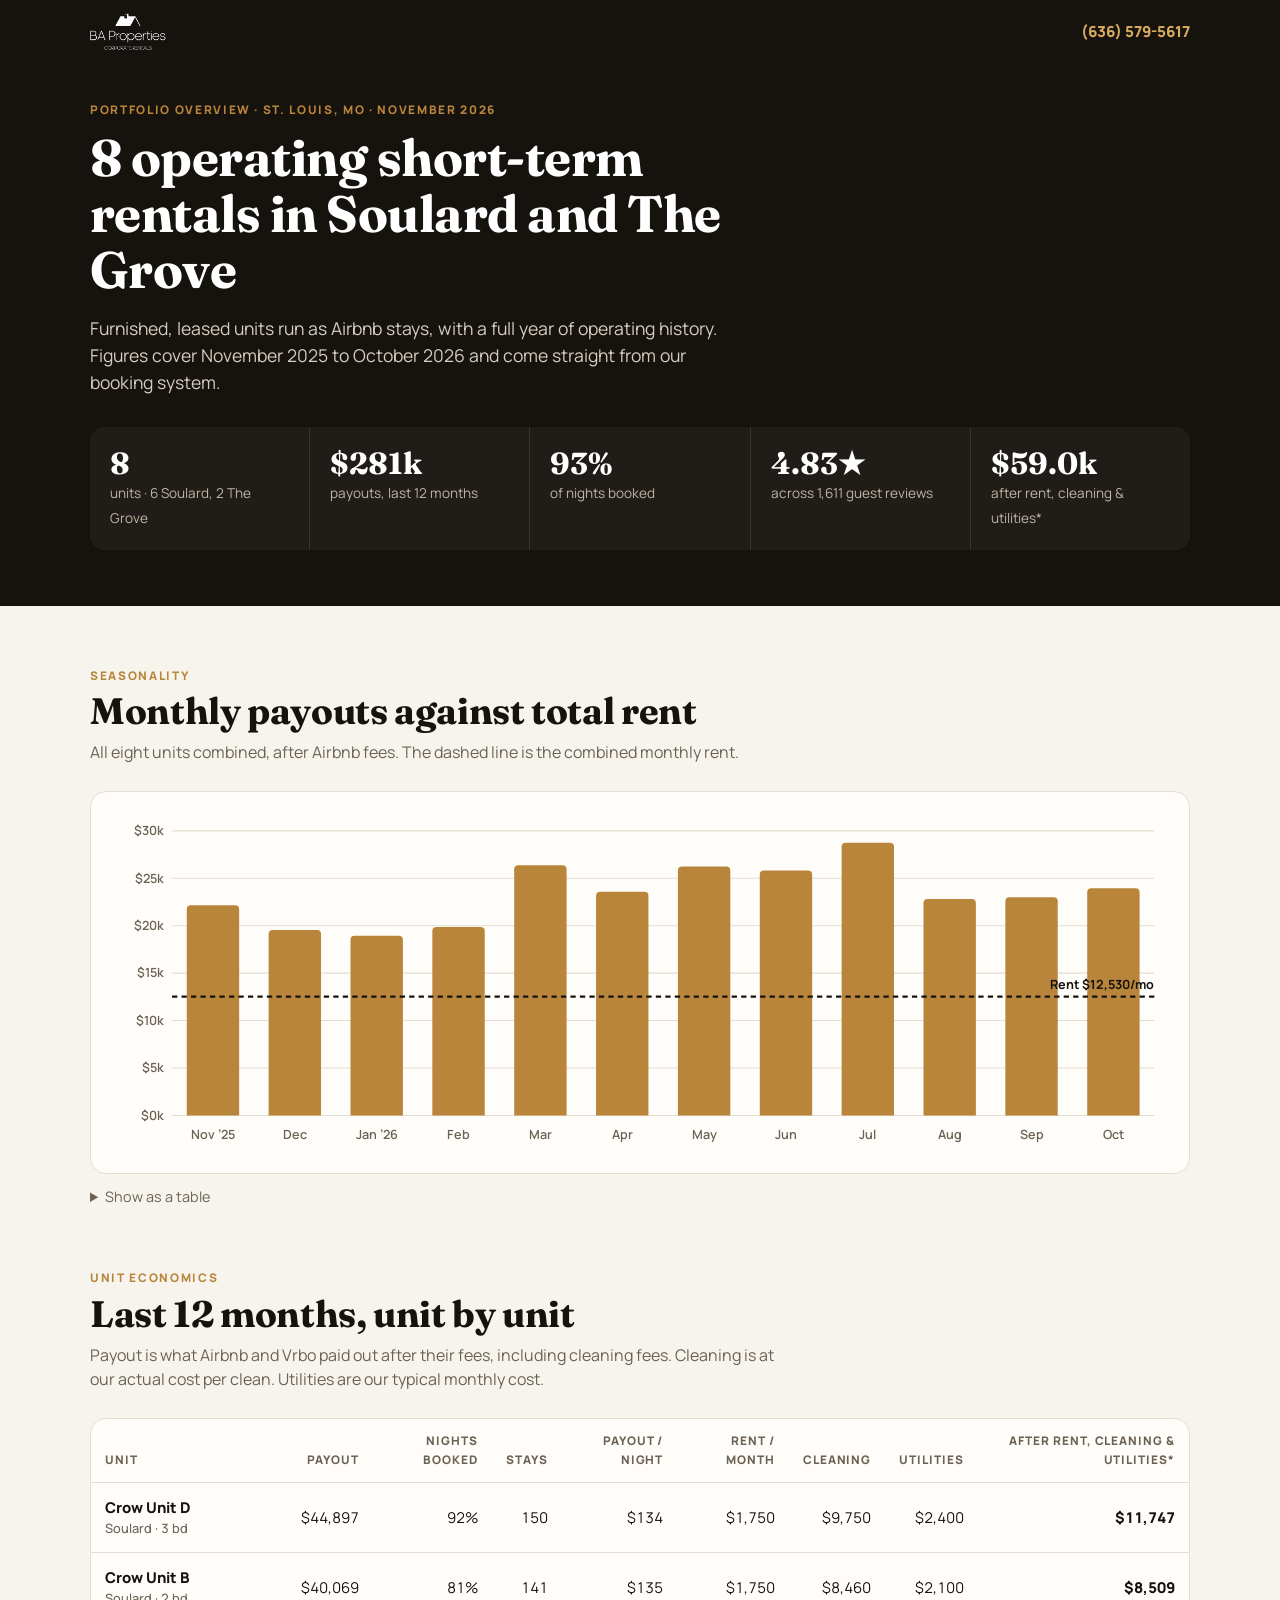
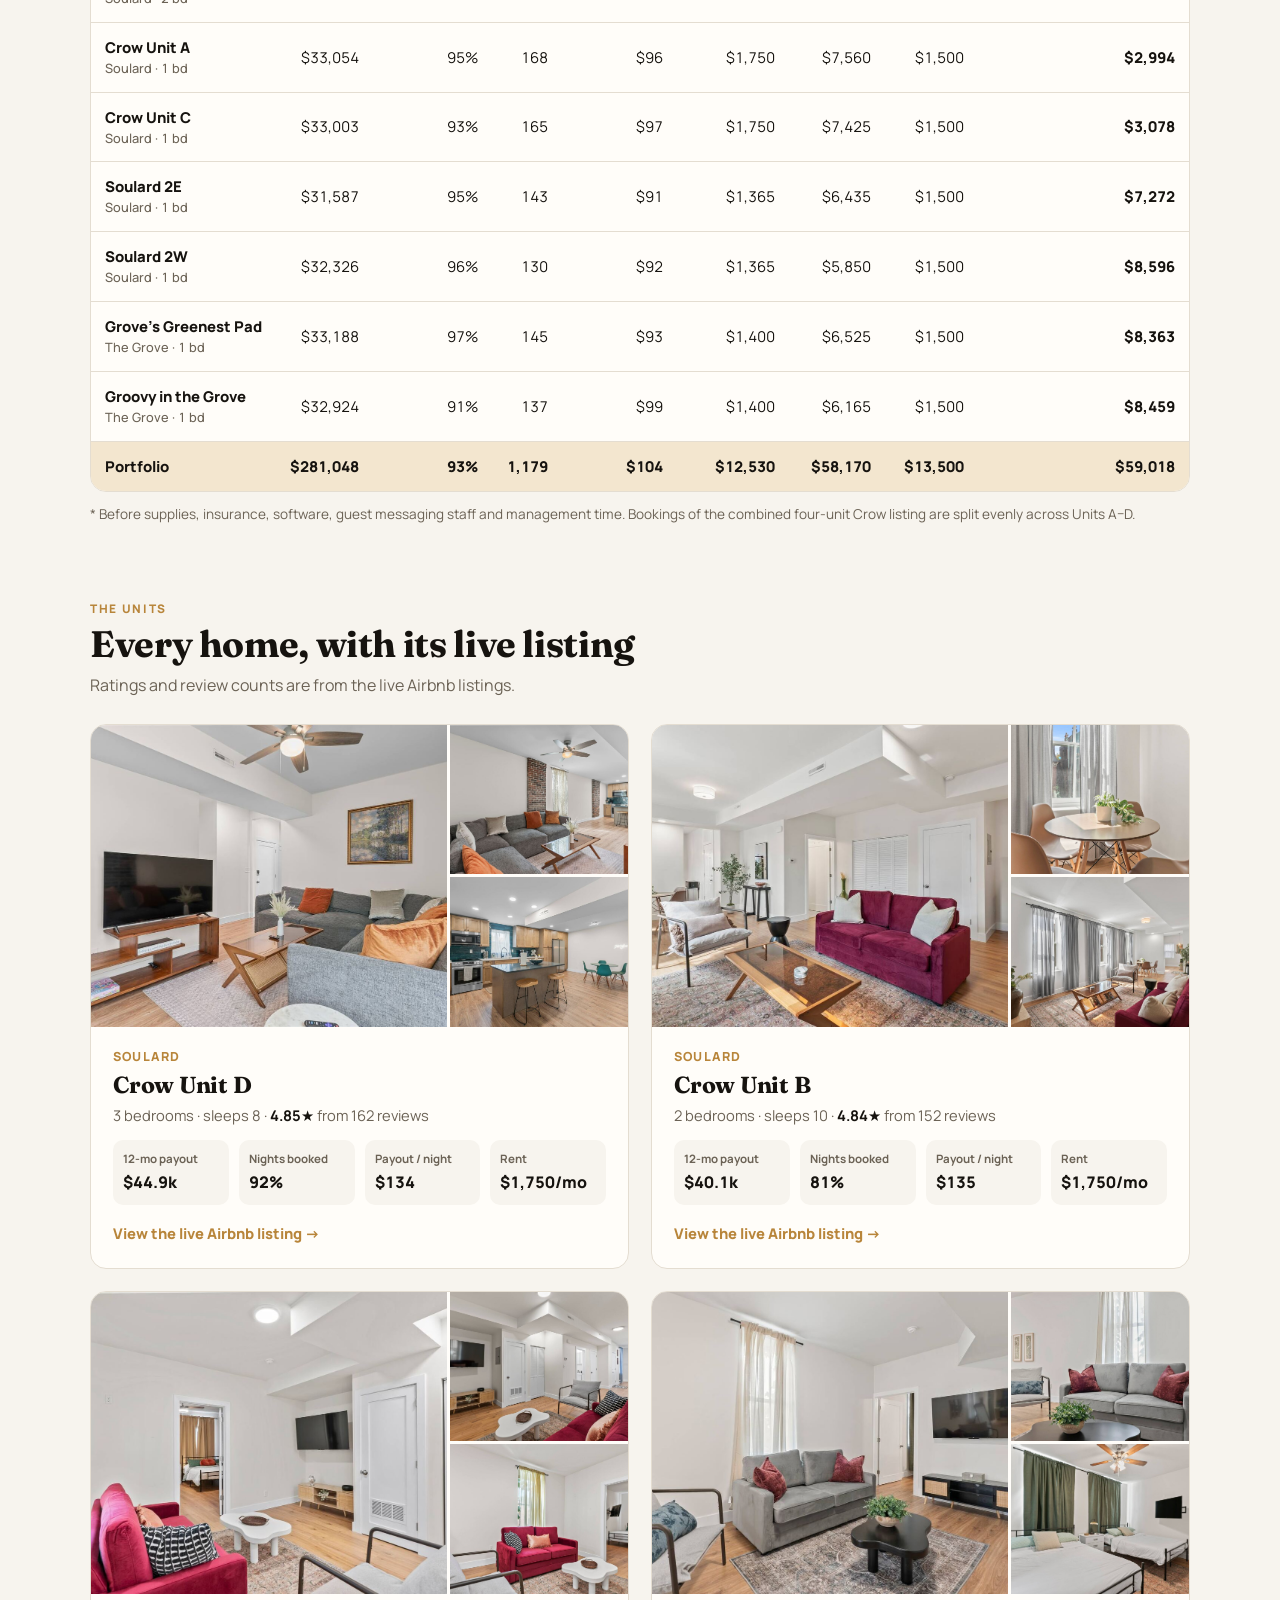
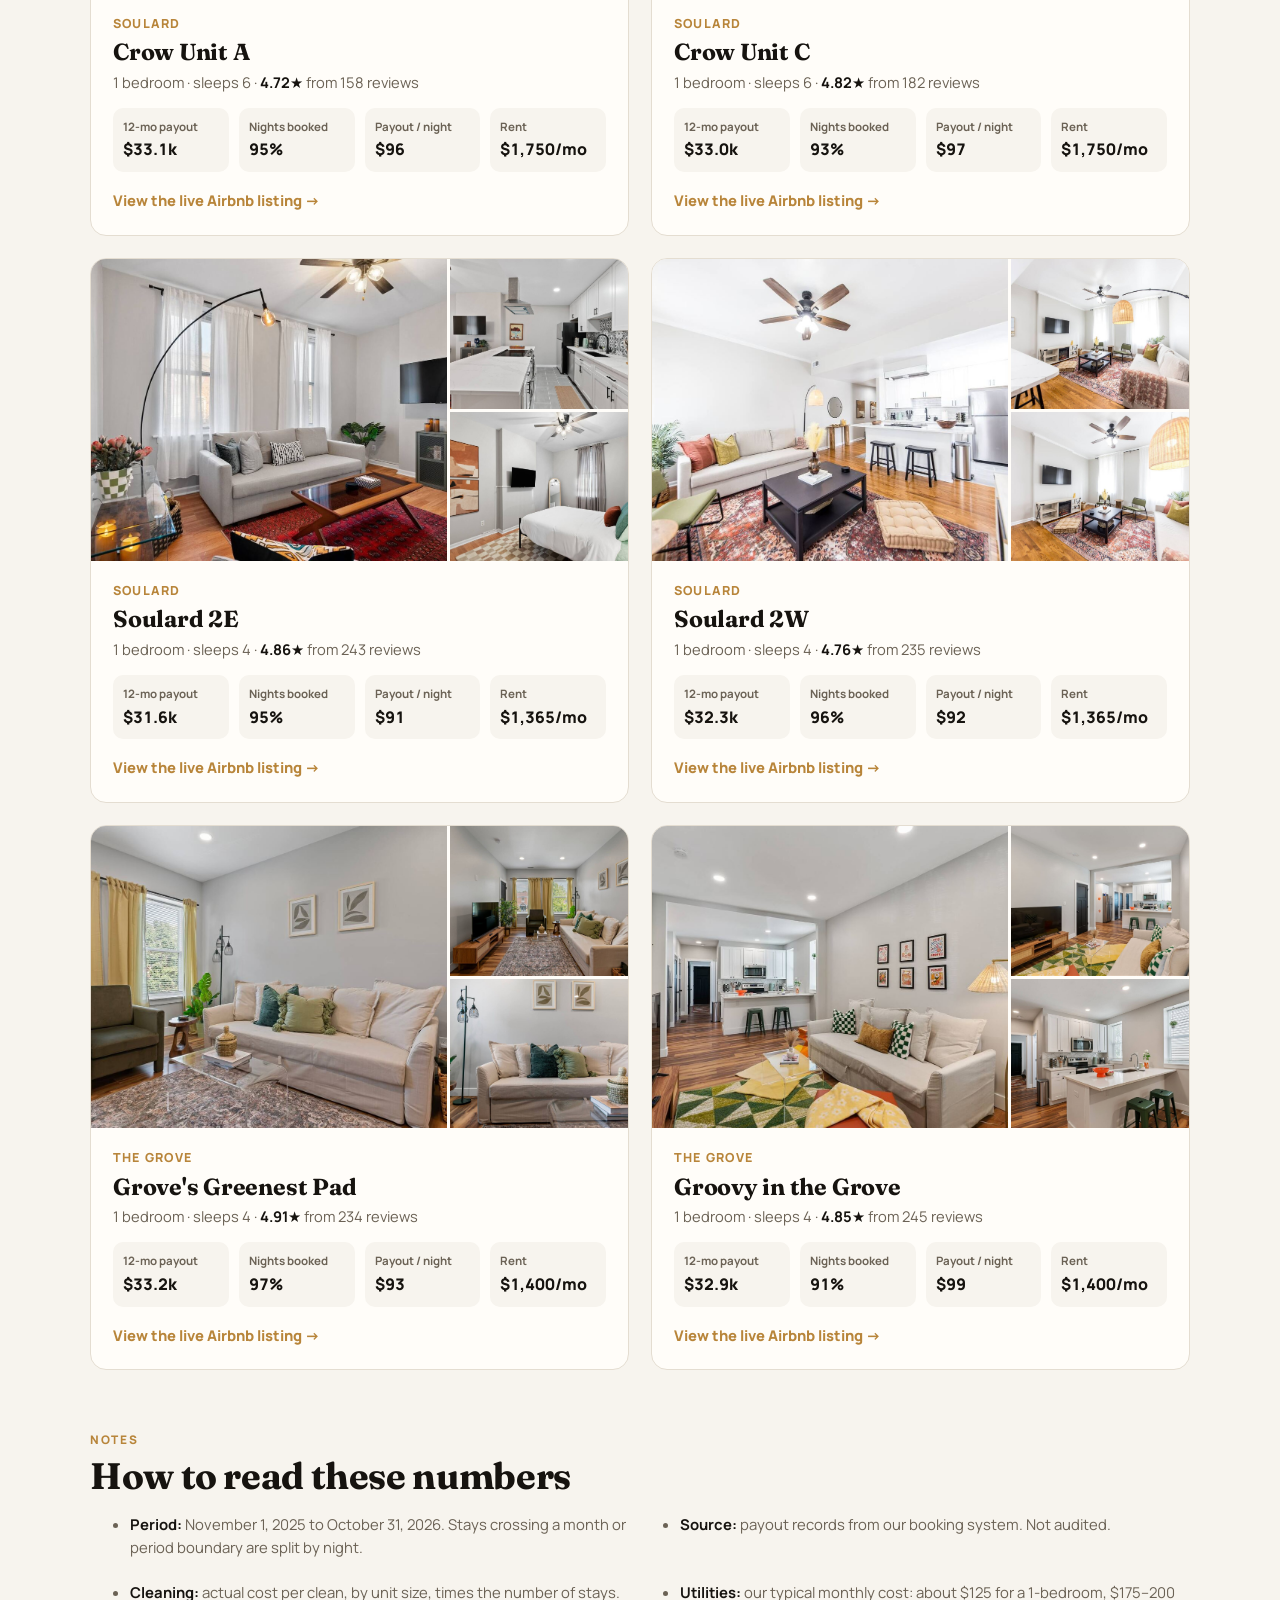
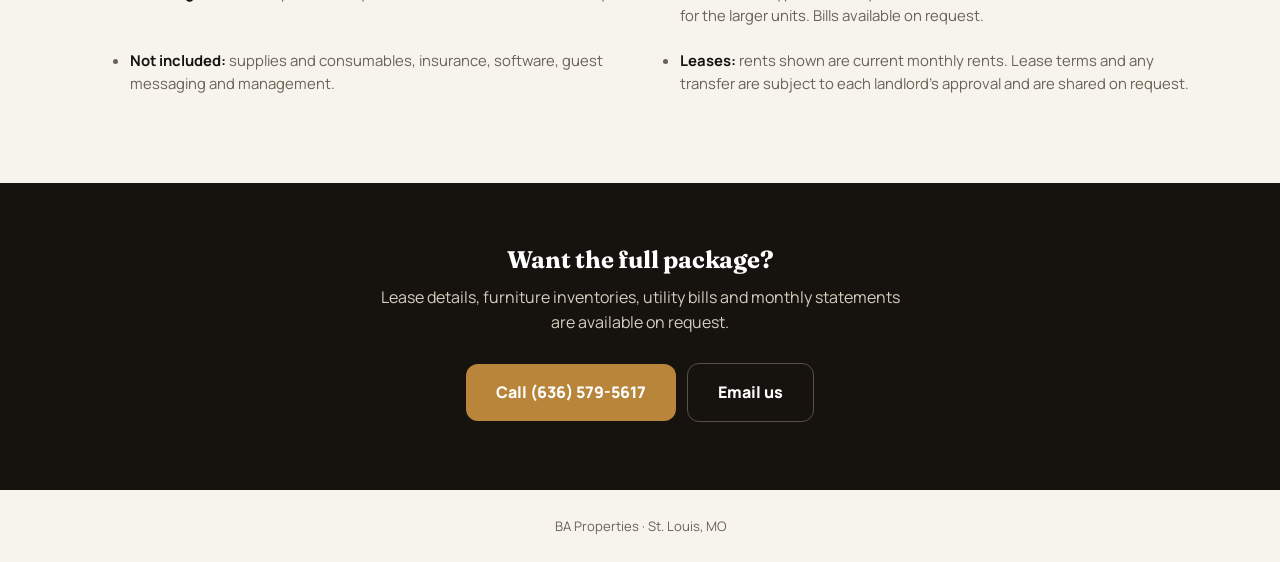
==== commit 207cf7a0: "Portfolio page: utilities at typical actual cost Co-Authored-By: Claude Opus 5.5 <noreply@anthropic." ====
--- a/stl-portfolio/index.html
+++ b/stl-portfolio/index.html
@@ -70,7 +70,7 @@
     <div><b>$281k</b><span>payouts, last 12 months</span></div>
     <div><b>93%</b><span>of nights booked</span></div>
     <div><b>4.83★</b><span>across 1,611 guest reviews</span></div>
-    <div><b>$46.7k</b><span>after rent, cleaning &amp; utilities*</span></div>
+    <div><b>$59.0k</b><span>after rent, cleaning &amp; utilities*</span></div>
   </div>
 </div></section>
 
@@ -86,18 +86,18 @@
 <section class="sec" style="padding-top:0"><div class="wrap">
   <p class="kicker">Unit economics</p>
   <h2>Last 12 months, unit by unit</h2>
-  <p class="lead">Payout is what Airbnb and Vrbo paid out after their fees, including cleaning fees. Cleaning is at our actual cost per clean. Utilities are estimates.</p>
+  <p class="lead">Payout is what Airbnb and Vrbo paid out after their fees, including cleaning fees. Cleaning is at our actual cost per clean. Utilities are our typical monthly cost.</p>
   <div class="tw"><table class="fin">
-    <thead><tr><th>Unit</th><th>Payout</th><th>Nights booked</th><th>Stays</th><th>Payout / night</th><th>Rent / month</th><th>Cleaning</th><th>Utilities (est.)</th><th>After rent, cleaning &amp; utilities*</th></tr></thead>
-    <tbody><tr><th scope=row>Crow Unit D<span>Soulard · 3 bd</span></th><td>$44,897</td><td>92%</td><td>150</td><td>$134</td><td>$1,750</td><td>$9,750</td><td>$4,200</td><td class=b>$9,947</td></tr>
-<tr><th scope=row>Crow Unit B<span>Soulard · 2 bd</span></th><td>$40,069</td><td>81%</td><td>141</td><td>$135</td><td>$1,750</td><td>$8,460</td><td>$3,600</td><td class=b>$7,009</td></tr>
-<tr><th scope=row>Crow Unit A<span>Soulard · 1 bd</span></th><td>$33,054</td><td>95%</td><td>168</td><td>$96</td><td>$1,750</td><td>$7,560</td><td>$3,000</td><td class=b>$1,494</td></tr>
-<tr><th scope=row>Crow Unit C<span>Soulard · 1 bd</span></th><td>$33,003</td><td>93%</td><td>165</td><td>$97</td><td>$1,750</td><td>$7,425</td><td>$3,000</td><td class=b>$1,578</td></tr>
-<tr><th scope=row>Soulard 2E<span>Soulard · 1 bd</span></th><td>$31,587</td><td>95%</td><td>143</td><td>$91</td><td>$1,365</td><td>$6,435</td><td>$3,000</td><td class=b>$5,772</td></tr>
-<tr><th scope=row>Soulard 2W<span>Soulard · 1 bd</span></th><td>$32,326</td><td>96%</td><td>130</td><td>$92</td><td>$1,365</td><td>$5,850</td><td>$3,000</td><td class=b>$7,096</td></tr>
-<tr><th scope=row>Grove's Greenest Pad<span>The Grove · 1 bd</span></th><td>$33,188</td><td>97%</td><td>145</td><td>$93</td><td>$1,400</td><td>$6,525</td><td>$3,000</td><td class=b>$6,863</td></tr>
-<tr><th scope=row>Groovy in the Grove<span>The Grove · 1 bd</span></th><td>$32,924</td><td>91%</td><td>137</td><td>$99</td><td>$1,400</td><td>$6,165</td><td>$3,000</td><td class=b>$6,959</td></tr>
-    <tr class=tot><th scope=row>Portfolio</th><td>$281,048</td><td>93%</td><td>1,179</td><td>$104</td><td>$12,530</td><td>$58,170</td><td>$25,800</td><td class=b>$46,718</td></tr></tbody>
+    <thead><tr><th>Unit</th><th>Payout</th><th>Nights booked</th><th>Stays</th><th>Payout / night</th><th>Rent / month</th><th>Cleaning</th><th>Utilities</th><th>After rent, cleaning &amp; utilities*</th></tr></thead>
+    <tbody><tr><th scope=row>Crow Unit D<span>Soulard · 3 bd</span></th><td>$44,897</td><td>92%</td><td>150</td><td>$134</td><td>$1,750</td><td>$9,750</td><td>$2,400</td><td class=b>$11,747</td></tr>
+<tr><th scope=row>Crow Unit B<span>Soulard · 2 bd</span></th><td>$40,069</td><td>81%</td><td>141</td><td>$135</td><td>$1,750</td><td>$8,460</td><td>$2,100</td><td class=b>$8,509</td></tr>
+<tr><th scope=row>Crow Unit A<span>Soulard · 1 bd</span></th><td>$33,054</td><td>95%</td><td>168</td><td>$96</td><td>$1,750</td><td>$7,560</td><td>$1,500</td><td class=b>$2,994</td></tr>
+<tr><th scope=row>Crow Unit C<span>Soulard · 1 bd</span></th><td>$33,003</td><td>93%</td><td>165</td><td>$97</td><td>$1,750</td><td>$7,425</td><td>$1,500</td><td class=b>$3,078</td></tr>
+<tr><th scope=row>Soulard 2E<span>Soulard · 1 bd</span></th><td>$31,587</td><td>95%</td><td>143</td><td>$91</td><td>$1,365</td><td>$6,435</td><td>$1,500</td><td class=b>$7,272</td></tr>
+<tr><th scope=row>Soulard 2W<span>Soulard · 1 bd</span></th><td>$32,326</td><td>96%</td><td>130</td><td>$92</td><td>$1,365</td><td>$5,850</td><td>$1,500</td><td class=b>$8,596</td></tr>
+<tr><th scope=row>Grove's Greenest Pad<span>The Grove · 1 bd</span></th><td>$33,188</td><td>97%</td><td>145</td><td>$93</td><td>$1,400</td><td>$6,525</td><td>$1,500</td><td class=b>$8,363</td></tr>
+<tr><th scope=row>Groovy in the Grove<span>The Grove · 1 bd</span></th><td>$32,924</td><td>91%</td><td>137</td><td>$99</td><td>$1,400</td><td>$6,165</td><td>$1,500</td><td class=b>$8,459</td></tr>
+    <tr class=tot><th scope=row>Portfolio</th><td>$281,048</td><td>93%</td><td>1,179</td><td>$104</td><td>$12,530</td><td>$58,170</td><td>$13,500</td><td class=b>$59,018</td></tr></tbody>
   </table></div>
   <p class="note">* Before supplies, insurance, software, guest messaging staff and management time. Bookings of the combined four-unit Crow listing are split evenly across Units A–D.</p>
 </div></section>
@@ -187,7 +187,7 @@
     <li><b>Period:</b> November 1, 2025 to October 31, 2026. Stays crossing a month or period boundary are split by night.</li>
     <li><b>Source:</b> payout records from our booking system. Not audited.</li>
     <li><b>Cleaning:</b> actual cost per clean, by unit size, times the number of stays.</li>
-    <li><b>Utilities:</b> estimated at $250–350 per unit per month; actual bills available on request.</li>
+    <li><b>Utilities:</b> our typical monthly cost: about $125 for a 1-bedroom, $175–200 for the larger units. Bills available on request.</li>
     <li><b>Not included:</b> supplies and consumables, insurance, software, guest messaging and management.</li>
     <li><b>Leases:</b> rents shown are current monthly rents. Lease terms and any transfer are subject to each landlord's approval and are shared on request.</li>
   </ul>
